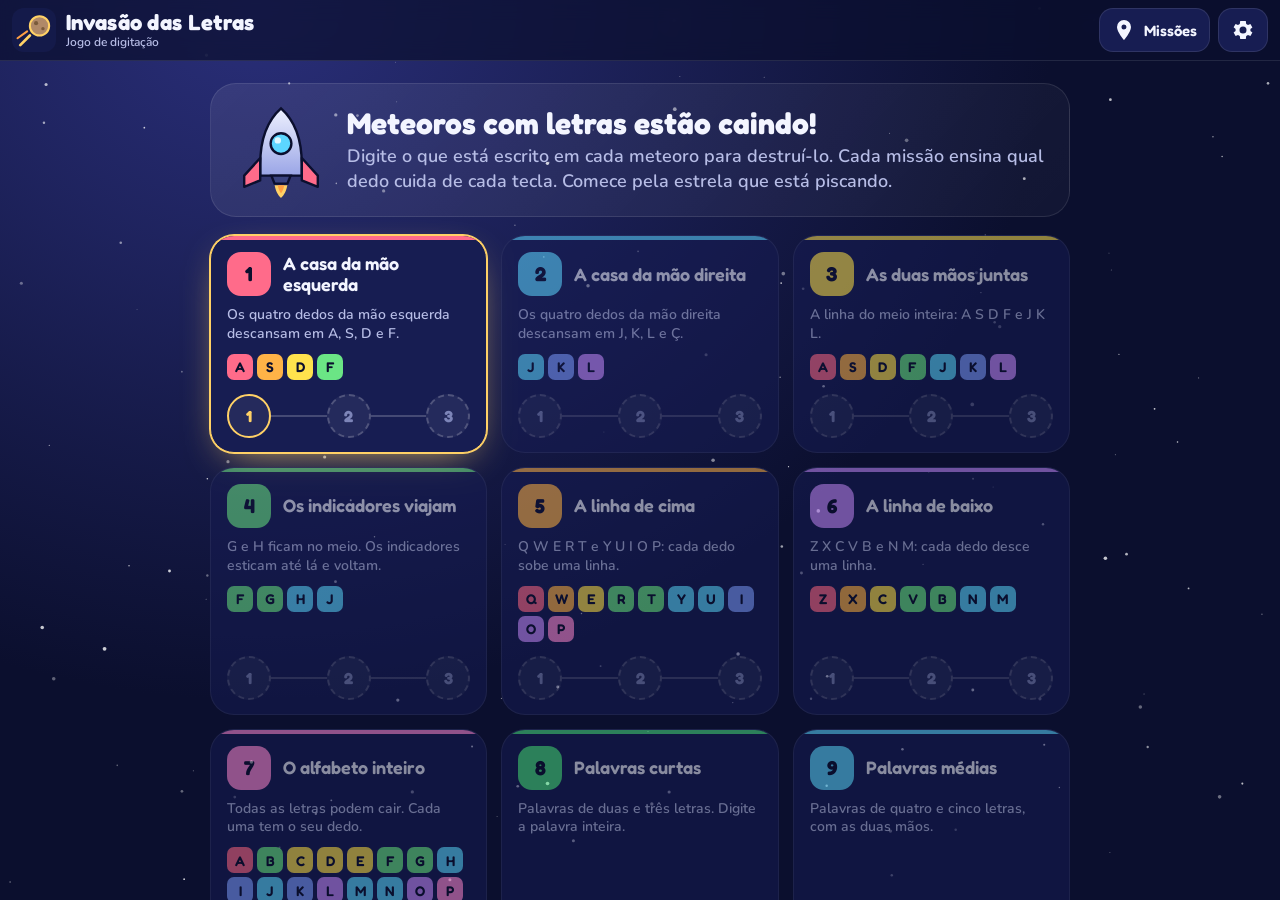
==== index.html @ 56423487 "Redesenha o jogo: 10 missões, dicas de dedos, alertas de postura e sem pontos - 30 fases em 10 missõ" ====
<!DOCTYPE html>
<html lang="pt-BR">
<head>
<meta charset="utf-8">
<meta name="viewport" content="width=device-width, initial-scale=1">
<meta name="color-scheme" content="dark">
<meta name="theme-color" content="#0B0F2E">
<title>Invasão das Letras</title>
<meta name="description" content="Jogo de digitação para crianças: destrua os meteoros digitando as letras e palavras, aprendendo a posição certa dos dedos no teclado.">
<link rel="icon" href="favicon.svg" type="image/svg+xml">
<link rel="preload" href="fontes/fredoka-700.woff2" as="font" type="font/woff2" crossorigin>
<link rel="preload" href="fontes/nunito-600.woff2" as="font" type="font/woff2" crossorigin>
<link rel="stylesheet" href="estilo.css">
</head>
<body>
<div class="espaco" aria-hidden="true"><canvas id="fundo"></canvas></div>

<header class="topo">
  <button class="marca" id="btInicio" aria-label="Ir para o mapa das missões"><span class="logo" aria-hidden="true"></span><span><b>Invasão das Letras</b><small>Jogo de digitação</small></span></button>
  <div class="topo-meio" id="topoMeio">
    <div class="chip" id="chipMissao"></div>
    <div class="passos" id="passos" aria-hidden="true"></div>
    <div class="restam" id="restam" aria-live="polite"></div>
  </div>
  <button class="bt-topo" id="btPausa" aria-label="Pausar"><span class="ic ic-pausa" aria-hidden="true"></span><span>Pausar</span></button>
  <button class="bt-topo" id="btMapa"><span class="ic ic-mapa" aria-hidden="true"></span><span>Missões</span></button>
  <button class="bt-topo" id="btAjustes" aria-label="Ajustes"><span class="ic ic-ajustes" aria-hidden="true"></span></button>
</header>

<main>
  <section class="tela" id="mapa"></section>
  <section class="tela oculto" id="ajustes"></section>
  <section class="oculto" id="jogo">
    <div class="palco"><canvas id="cv"></canvas><div class="aviso-dedo" id="avisoDedo" aria-live="polite"></div></div>
    <div class="teclado-caixa">
      <div class="teclado" id="teclado"></div>
      <div class="legenda" id="legenda"></div>
    </div>
  </section>
</main>

<div class="veu oculto" id="janela" role="dialog" aria-modal="true" aria-labelledby="janelaTit"></div>

<script src="jogo.js"></script>
</body>
</html>
---- estilo.css ----
/* ================= fontes (arquivos locais) ================= */
@font-face{font-family:"Fredoka";src:url(fontes/fredoka-600.woff2) format("woff2");font-weight:600;font-display:swap}
@font-face{font-family:"Fredoka";src:url(fontes/fredoka-700.woff2) format("woff2");font-weight:700;font-display:swap}
@font-face{font-family:"Nunito";src:url(fontes/nunito-600.woff2) format("woff2");font-weight:600;font-display:swap}
@font-face{font-family:"Nunito";src:url(fontes/nunito-800.woff2) format("woff2");font-weight:800;font-display:swap}

/* ================= cores ================= */
:root{
  color-scheme:dark;
  --ceu-1:#0B0F2E; --ceu-2:#141A4A; --ceu-3:#1E2666;
  --painel:#171D52; --painel-2:#1F2766; --borda:rgba(255,255,255,.1); --borda-2:rgba(255,255,255,.2);
  --texto:#F3F5FF; --texto-2:#B7BDE6; --texto-3:#7D85B8;
  --sol:#FFD166; --sol-escuro:#D9A93C; --laranja:#FF9F43; --verde:#4ADE80; --verde-escuro:#1E9E55; --azul:#5CD6FF; --rosa:#FF8AD8; --vermelho-suave:#FFB4B4;
  /* dedos: 0-3 mão esquerda (mindinho → indicador), 4-7 mão direita (indicador → mindinho) */
  --d0:#FF6B8A; --d1:#FFB347; --d2:#FFE24D; --d3:#6BE585; --d4:#5CD6FF; --d5:#7C9CFF; --d6:#C58BFF; --d7:#FF8AD8;
  --titulo:"Fredoka","Nunito",system-ui,sans-serif; --fonte:"Nunito",system-ui,sans-serif;
  --mola:cubic-bezier(.34,1.56,.64,1);
}
*{box-sizing:border-box;margin:0;padding:0}
html,body{height:100%}
body{font-family:var(--fonte);font-weight:600;color:var(--texto);background:var(--ceu-1);display:flex;flex-direction:column;overflow:hidden;
  -webkit-tap-highlight-color:transparent;user-select:none}
button{font:inherit;color:inherit;cursor:pointer;border:none;background:none}
button:focus-visible{outline:3px solid var(--sol);outline-offset:3px;border-radius:14px}
.oculto{display:none!important}
svg{display:block}

.espaco{position:fixed;inset:0;z-index:-1;background:radial-gradient(ellipse at 20% 0%,#2A2F7A 0%,var(--ceu-1) 55%),radial-gradient(ellipse at 90% 100%,#3A1F5E 0%,transparent 50%),var(--ceu-1)}
.espaco canvas{width:100%;height:100%;display:block}

/* ================= topo ================= */
.topo{display:flex;align-items:center;gap:8px;padding:8px 12px;background:rgba(11,15,46,.7);backdrop-filter:blur(10px);-webkit-backdrop-filter:blur(10px);
  border-bottom:1px solid var(--borda);flex-shrink:0;z-index:5}
.marca{display:flex;align-items:center;gap:10px;text-align:left;min-width:0;flex-shrink:1;border-radius:14px}
.marca>span:last-child{min-width:0;overflow:hidden}
.marca .logo{width:44px;height:44px;flex-shrink:0;background:url(favicon.svg) center/contain no-repeat;border-radius:12px}
.marca b{display:block;font-family:var(--titulo);font-weight:700;font-size:clamp(17px,3vw,22px);line-height:1.1;letter-spacing:.3px;white-space:nowrap;overflow:hidden;text-overflow:ellipsis}
.marca small{display:block;font-size:12px;color:var(--texto-2)}
.topo-meio{flex:1;display:flex;align-items:center;justify-content:center;gap:12px;min-width:0}
.chip{display:flex;align-items:center;gap:8px;background:var(--painel);border:1px solid var(--borda);border-radius:40px;padding:6px 14px;
  font-family:var(--titulo);font-weight:600;font-size:15px;white-space:nowrap;overflow:hidden;text-overflow:ellipsis}
.chip:empty{display:none}
.passos{display:flex;gap:6px;align-items:center}
.passos i{width:12px;height:12px;border-radius:50%;background:rgba(255,255,255,.15);display:block;transition:all .3s}
.passos i.f{background:var(--verde)}
.passos i.a{width:26px;border-radius:8px;background:var(--sol);box-shadow:0 0 12px var(--sol)}
.restam{display:flex;align-items:center;gap:8px;font-family:var(--titulo);font-size:15px;color:var(--texto-2);white-space:nowrap}
.restam b{color:var(--sol);font-size:18px}
.restam .barra{width:90px;height:8px;border-radius:8px;background:rgba(255,255,255,.12);overflow:hidden}
.restam .barra i{display:block;height:100%;background:linear-gradient(90deg,var(--azul),var(--verde));border-radius:8px;transition:width .4s}
.bt-topo{display:flex;align-items:center;gap:8px;height:44px;padding:0 12px;border-radius:14px;background:var(--painel);border:1px solid var(--borda);
  font-family:var(--titulo);font-weight:600;font-size:15px;transition:background .2s,transform .2s var(--mola)}
.bt-topo:hover{background:var(--painel-2);transform:translateY(-1px)}
.bt-topo .ic{width:24px;height:24px;flex-shrink:0;background:currentColor;-webkit-mask:center/contain no-repeat;mask:center/contain no-repeat}
.bt-topo .ic-pausa{-webkit-mask-image:url("data:image/svg+xml,%3Csvg xmlns='http://www.w3.org/2000/svg' viewBox='0 0 24 24'%3E%3Crect x='5' y='4' width='5' height='16' rx='2'/%3E%3Crect x='14' y='4' width='5' height='16' rx='2'/%3E%3C/svg%3E");mask-image:url("data:image/svg+xml,%3Csvg xmlns='http://www.w3.org/2000/svg' viewBox='0 0 24 24'%3E%3Crect x='5' y='4' width='5' height='16' rx='2'/%3E%3Crect x='14' y='4' width='5' height='16' rx='2'/%3E%3C/svg%3E")}
.bt-topo .ic-mapa{-webkit-mask-image:url("data:image/svg+xml,%3Csvg xmlns='http://www.w3.org/2000/svg' viewBox='0 0 24 24'%3E%3Cpath d='M12 2a7 7 0 0 0-7 7c0 5 7 13 7 13s7-8 7-13a7 7 0 0 0-7-7zm0 9.5A2.5 2.5 0 1 1 12 6.5a2.5 2.5 0 0 1 0 5z'/%3E%3C/svg%3E");mask-image:url("data:image/svg+xml,%3Csvg xmlns='http://www.w3.org/2000/svg' viewBox='0 0 24 24'%3E%3Cpath d='M12 2a7 7 0 0 0-7 7c0 5 7 13 7 13s7-8 7-13a7 7 0 0 0-7-7zm0 9.5A2.5 2.5 0 1 1 12 6.5a2.5 2.5 0 0 1 0 5z'/%3E%3C/svg%3E")}
.bt-topo .ic-ajustes{-webkit-mask-image:url("data:image/svg+xml,%3Csvg xmlns='http://www.w3.org/2000/svg' viewBox='0 0 24 24'%3E%3Cpath d='M19.4 13a7.6 7.6 0 0 0 0-2l2-1.6-2-3.4-2.4 1a7.7 7.7 0 0 0-1.8-1L14.8 3H9.2l-.4 2.9a7.7 7.7 0 0 0-1.8 1l-2.4-1-2 3.4L4.6 11a7.6 7.6 0 0 0 0 2l-2 1.6 2 3.4 2.4-1a7.7 7.7 0 0 0 1.8 1l.4 3h5.6l.4-3a7.7 7.7 0 0 0 1.8-1l2.4 1 2-3.4zM12 15.5a3.5 3.5 0 1 1 0-7 3.5 3.5 0 0 1 0 7z'/%3E%3C/svg%3E");mask-image:url("data:image/svg+xml,%3Csvg xmlns='http://www.w3.org/2000/svg' viewBox='0 0 24 24'%3E%3Cpath d='M19.4 13a7.6 7.6 0 0 0 0-2l2-1.6-2-3.4-2.4 1a7.7 7.7 0 0 0-1.8-1L14.8 3H9.2l-.4 2.9a7.7 7.7 0 0 0-1.8 1l-2.4-1-2 3.4L4.6 11a7.6 7.6 0 0 0 0 2l-2 1.6 2 3.4 2.4-1a7.7 7.7 0 0 0 1.8 1l.4 3h5.6l.4-3a7.7 7.7 0 0 0 1.8-1l2.4 1 2-3.4zM12 15.5a3.5 3.5 0 1 1 0-7 3.5 3.5 0 0 1 0 7z'/%3E%3C/svg%3E")}

main{flex:1;min-height:0;display:flex;flex-direction:column}
.tela{flex:1;overflow:auto;padding:22px 16px 40px;display:flex;flex-direction:column;align-items:center;gap:18px;animation:entra .45s var(--mola) backwards}
@keyframes entra{from{opacity:0;transform:translateY(14px)}to{opacity:1;transform:none}}

/* ================= mapa das missões ================= */
.intro{width:100%;max-width:860px;display:flex;align-items:center;gap:18px;background:linear-gradient(135deg,rgba(255,255,255,.08),rgba(255,255,255,.03));
  border:1px solid var(--borda);border-radius:26px;padding:18px 22px}
.intro .nave{width:96px;height:96px;flex-shrink:0}
.intro h1{font-family:var(--titulo);font-weight:700;font-size:clamp(22px,4vw,30px);line-height:1.15}
.intro p{color:var(--texto-2);font-size:clamp(15px,2.6vw,18px);margin-top:4px;line-height:1.4}
.missoes{width:100%;max-width:860px;display:grid;grid-template-columns:repeat(auto-fill,minmax(260px,1fr));gap:14px}
.missao{position:relative;background:var(--painel);border:1px solid var(--borda);border-radius:24px;padding:16px 16px 14px;display:flex;flex-direction:column;gap:10px;
  transition:transform .25s var(--mola),border-color .2s;animation:entra .5s var(--mola) backwards;overflow:hidden}
.missao::before{content:"";position:absolute;inset:0 0 auto 0;height:4px;background:var(--cor)}
.missao.atual{border-color:var(--sol);box-shadow:0 0 0 1px var(--sol),0 12px 40px -18px var(--sol)}
.missao.fechada{opacity:.55}
.missao-topo{display:flex;align-items:center;gap:12px}
.missao-num{width:44px;height:44px;border-radius:14px;background:var(--cor);color:#0B0F2E;font-family:var(--titulo);font-weight:700;font-size:20px;display:flex;align-items:center;justify-content:center;flex-shrink:0}
.missao h2{font-family:var(--titulo);font-weight:600;font-size:18px;line-height:1.15}
.missao p{font-size:14px;color:var(--texto-2);line-height:1.35}
.missao .teclas{display:flex;gap:4px;flex-wrap:wrap}
.missao .teclas i{width:26px;height:26px;border-radius:7px;display:flex;align-items:center;justify-content:center;font-style:normal;font-family:var(--titulo);font-size:14px;text-transform:uppercase;color:#0B0F2E;background:var(--kc,#ccc)}
.constel{display:flex;align-items:center;gap:0;margin-top:auto;padding-top:4px}
.estrela{width:44px;height:44px;border-radius:50%;display:flex;align-items:center;justify-content:center;background:rgba(255,255,255,.06);border:2px dashed var(--borda-2);
  font-family:var(--titulo);font-weight:700;font-size:16px;color:var(--texto-3);transition:transform .2s var(--mola);position:relative}
.estrela svg{width:24px;height:24px}
.estrela.feita{background:radial-gradient(circle,#FFE79A 0,var(--sol) 70%);border:none;color:#0B0F2E;box-shadow:0 0 16px rgba(255,209,102,.6)}
.estrela.proxima{border:2px solid var(--sol);color:var(--sol);animation:pulsa 1.8s ease-in-out infinite}
.estrela.aberta{border-style:solid;color:var(--texto)}
.estrela.trancada{cursor:not-allowed}
.estrela:not(.trancada):hover{transform:scale(1.1)}
.fio{flex:1;height:2px;background:var(--borda-2);min-width:10px}
.fio.feito{background:var(--sol);box-shadow:0 0 8px var(--sol)}
@keyframes pulsa{0%,100%{box-shadow:0 0 0 0 rgba(255,209,102,.5)}50%{box-shadow:0 0 0 10px rgba(255,209,102,0)}}
.selo-ok{margin-left:auto;font-family:var(--titulo);font-size:13px;color:var(--verde);display:flex;align-items:center;gap:4px}
.selo-ok svg{width:18px;height:18px}

/* ================= jogo ================= */
#jogo{flex:1;min-height:0;display:flex;flex-direction:column}
.palco{position:relative;flex:1;min-height:200px}
#cv{display:block;width:100%;height:100%}
.aviso-dedo{position:absolute;left:50%;bottom:14px;transform:translateX(-50%);display:flex;align-items:center;gap:10px;padding:8px 16px 8px 10px;border-radius:40px;
  background:rgba(11,15,46,.85);border:1px solid var(--borda-2);font-family:var(--titulo);font-size:16px;white-space:nowrap;opacity:0;transition:opacity .25s;pointer-events:none;max-width:calc(100% - 24px)}
.aviso-dedo.ver{opacity:1}
.aviso-dedo .bola{width:26px;height:26px;border-radius:50%;flex-shrink:0;border:3px solid rgba(255,255,255,.7)}
.teclado-caixa{flex-shrink:0;background:rgba(11,15,46,.8);border-top:1px solid var(--borda);padding:10px 8px 8px;display:flex;flex-direction:column;align-items:center;gap:8px}
.teclado{display:flex;flex-direction:column;align-items:center;gap:5px}
.linha{display:flex;gap:5px}
.linha:nth-child(2){padding-left:14px}
.linha:nth-child(3){padding-left:42px}
.tecla{--k:#999;width:clamp(30px,4.6vw,50px);height:clamp(34px,4.6vw,46px);border-radius:9px;background:var(--painel-2);border:2px solid transparent;position:relative;
  display:flex;align-items:center;justify-content:center;font-family:var(--titulo);font-weight:600;font-size:clamp(15px,2.2vw,21px);text-transform:uppercase;
  box-shadow:inset 0 -3px 0 rgba(0,0,0,.35);transition:transform .12s,background .15s,border-color .15s}
.tecla::before{content:"";position:absolute;top:4px;right:4px;width:8px;height:8px;border-radius:50%;background:var(--k)}
.tecla.casa::after{content:"";position:absolute;bottom:5px;width:14px;height:3px;border-radius:2px;background:rgba(255,255,255,.8)}
.tecla.prox{background:var(--k);color:#0B0F2E;border-color:#fff;transform:translateY(-4px) scale(1.1);box-shadow:0 0 18px var(--k),inset 0 -3px 0 rgba(0,0,0,.25);z-index:1}
.tecla.prox::before{background:#0B0F2E}
.tecla.ops{animation:ops .35s ease}
.tecla.apertou{transform:translateY(2px);box-shadow:inset 0 0 0 rgba(0,0,0,0)}
.tecla.foco{border-color:var(--k)}
@keyframes ops{0%,100%{background:var(--painel-2)}50%{background:#6B3A5E;transform:translateX(-3px)}}
.legenda{display:flex;flex-wrap:wrap;justify-content:center;gap:6px 14px;font-size:13px;color:var(--texto-2)}
.legenda span{display:flex;align-items:center;gap:5px}
.legenda b{width:12px;height:12px;border-radius:50%;display:inline-block}
.legenda .sep{width:1px;height:14px;background:var(--borda-2)}

/* ================= janelas (missão, alerta, pausa, prêmio) ================= */
.veu{position:fixed;inset:0;z-index:50;display:flex;align-items:center;justify-content:center;padding:14px;overflow:auto;background:rgba(5,7,25,.72);
  backdrop-filter:blur(6px);-webkit-backdrop-filter:blur(6px);animation:veu .25s ease}
@keyframes veu{from{opacity:0}to{opacity:1}}
.cartao{margin:auto;width:100%;max-width:640px;background:linear-gradient(180deg,var(--painel-2),var(--painel));border:1px solid var(--borda-2);border-radius:30px;
  padding:26px 26px 22px;display:flex;flex-direction:column;align-items:center;gap:14px;text-align:center;box-shadow:0 30px 80px -30px #000;animation:sobe .5s var(--mola) backwards;position:relative;overflow:hidden}
.cartao::before{content:"";position:absolute;inset:0 0 auto 0;height:5px;background:var(--cor,var(--sol))}
.cartao.alerta::before{background:var(--laranja)}
.cartao.firme::before{background:var(--d0)}
@keyframes sobe{from{opacity:0;transform:translateY(30px) scale(.95)}to{opacity:1;transform:none}}
.cartao .rotulo{font-family:var(--titulo);font-size:14px;letter-spacing:1.5px;text-transform:uppercase;color:var(--texto-2)}
.cartao h2{font-family:var(--titulo);font-weight:700;font-size:clamp(24px,5vw,34px);line-height:1.15}
.cartao p{font-size:clamp(16px,2.8vw,19px);line-height:1.5;color:var(--texto-2);max-width:540px}
.cartao p b{color:var(--texto)}
.dica{width:100%;display:flex;gap:14px;align-items:center;background:rgba(255,255,255,.06);border:1px solid var(--borda);border-radius:20px;padding:12px 14px;text-align:left}
.dica .maos{width:150px;flex-shrink:0}
.dica .txt{font-size:clamp(15px,2.6vw,18px);line-height:1.45}
.dica .txt b{color:var(--sol)}
.dica .txt .dedo{display:inline-flex;align-items:center;gap:6px;background:rgba(255,255,255,.08);border-radius:20px;padding:2px 10px 2px 4px;font-family:var(--titulo);font-weight:600;white-space:nowrap}
.dica .txt .dedo i{width:16px;height:16px;border-radius:50%;display:inline-block}
.lista{width:100%;text-align:left;display:flex;flex-direction:column;gap:8px}
.lista li{list-style:none;display:flex;gap:10px;align-items:flex-start;font-size:17px;line-height:1.4;background:rgba(255,255,255,.05);border-radius:14px;padding:10px 12px}
.lista li .n{width:26px;height:26px;border-radius:50%;background:var(--sol);color:#0B0F2E;font-family:var(--titulo);font-weight:700;display:flex;align-items:center;justify-content:center;flex-shrink:0}
.teclas-grandes{display:flex;gap:6px;flex-wrap:wrap;justify-content:center}
.teclas-grandes i{width:42px;height:42px;border-radius:10px;display:flex;align-items:center;justify-content:center;font-style:normal;font-family:var(--titulo);font-weight:700;font-size:20px;text-transform:uppercase;color:#0B0F2E;background:var(--kc)}
.linha-bts{display:flex;gap:10px;flex-wrap:wrap;justify-content:center;margin-top:4px}
.bt-principal{display:flex;align-items:center;gap:10px;height:60px;padding:0 28px;border-radius:18px;background:linear-gradient(180deg,#5BEA8E,var(--verde-escuro));color:#062A14;
  font-family:var(--titulo);font-weight:700;font-size:21px;box-shadow:0 6px 0 #146B3A,0 14px 30px -12px var(--verde);transition:transform .2s var(--mola)}
.bt-principal:hover{transform:translateY(-2px)}
.bt-principal:active{transform:translateY(4px);box-shadow:0 2px 0 #146B3A}
.bt-principal.sol{background:linear-gradient(180deg,#FFE08A,var(--sol-escuro));color:#3A2A00;box-shadow:0 6px 0 #9E7A20,0 14px 30px -12px var(--sol)}
.bt-principal.sol:active{box-shadow:0 2px 0 #9E7A20}
.bt-leve{height:50px;padding:0 18px;border-radius:16px;background:rgba(255,255,255,.08);border:1px solid var(--borda-2);font-family:var(--titulo);font-weight:600;font-size:16px}
.bt-leve:hover{background:rgba(255,255,255,.14)}
.atalho{font-size:13px;color:var(--texto-3)}
.atalho kbd{font-family:var(--titulo);background:rgba(255,255,255,.1);border-radius:6px;padding:1px 7px;border:1px solid var(--borda-2)}
.pagina{font-size:13px;color:var(--texto-3);font-family:var(--titulo)}
.medalha{width:120px;height:120px;border-radius:50%;background:radial-gradient(circle at 50% 35%,#FFF1BF 0,var(--sol) 60%,var(--sol-escuro) 100%);display:flex;align-items:center;justify-content:center;
  box-shadow:0 0 0 6px rgba(255,209,102,.25),0 0 40px rgba(255,209,102,.5);animation:gira .9s var(--mola)}
.medalha svg{width:64px;height:64px}
@keyframes gira{from{transform:rotateY(180deg) scale(.4);opacity:0}to{transform:none;opacity:1}}
.maos-grande{width:min(100%,360px)}

/* ================= ajustes ================= */
.titulo-tela{font-family:var(--titulo);font-weight:700;font-size:clamp(24px,4.4vw,32px)}
.texto-tela{color:var(--texto-2);font-size:17px;text-align:center;max-width:600px}
.ajustes{width:100%;max-width:600px;display:flex;flex-direction:column;gap:10px}
.ajuste{display:flex;align-items:center;gap:14px;background:var(--painel);border:1px solid var(--borda);border-radius:20px;padding:14px 16px;text-align:left;font-size:17px;font-weight:800}
.ajuste .txt{flex:1}
.ajuste small{display:block;font-size:14px;font-weight:600;color:var(--texto-2);margin-top:2px}
.chave{width:60px;height:34px;border-radius:40px;background:rgba(255,255,255,.15);position:relative;flex-shrink:0;transition:background .25s}
.chave::after{content:"";position:absolute;top:4px;left:4px;width:26px;height:26px;border-radius:50%;background:#fff;transition:left .3s var(--mola)}
.ajuste[aria-checked="true"] .chave{background:var(--verde)}
.ajuste[aria-checked="true"] .chave::after{left:30px}
.ajuste.perigo{color:var(--vermelho-suave)}

body.sem-animacao *,body.sem-animacao *::before,body.sem-animacao *::after{animation:none!important;transition:none!important}

@media (max-width:720px){
  .bt-topo span:not(.ic){display:none}
  .marca small{display:none}
  .restam .barra,.restam>span:first-child{display:none}
  .marca .logo{width:36px;height:36px}
  .bt-topo{padding:0 10px;height:40px}
  .chip{display:none!important}
  .dica{flex-direction:column;text-align:center}
  .dica .maos{width:200px}
  .linha:nth-child(2){padding-left:8px}
  .linha:nth-child(3){padding-left:24px}
  .legenda{font-size:12px;gap:4px 10px}
}
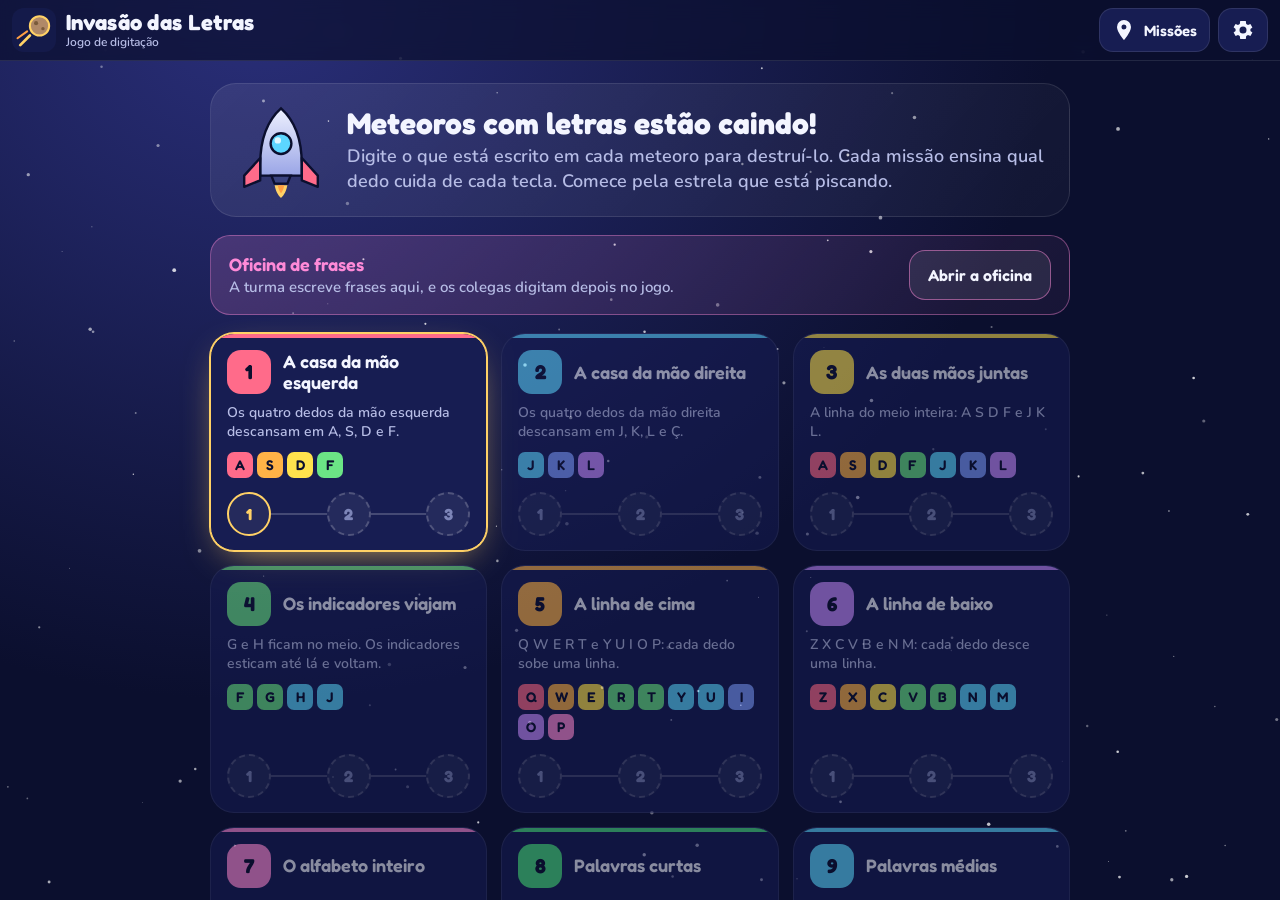
==== commit fef5b272: "Oficina de frases: a turma escreve frases para os colegas digitarem - Tela Oficina de frases: nome o" ====
--- a/index.html
+++ b/index.html
@@ -30,6 +30,7 @@
 <main>
   <section class="tela" id="mapa"></section>
   <section class="tela oculto" id="ajustes"></section>
+  <section class="tela oculto" id="oficina"></section>
   <section class="oculto" id="jogo">
     <div class="palco"><canvas id="cv"></canvas><div class="aviso-dedo" id="avisoDedo" aria-live="polite"></div></div>
     <div class="teclado-caixa">
--- a/estilo.css
+++ b/estilo.css
@@ -106,10 +106,12 @@
 .linha{display:flex;gap:5px}
 .linha:nth-child(2){padding-left:14px}
 .linha:nth-child(3){padding-left:42px}
-.tecla{--k:#999;width:clamp(30px,4.6vw,50px);height:clamp(34px,4.6vw,46px);border-radius:9px;background:var(--painel-2);border:2px solid transparent;position:relative;
+.tecla{--k:#999;cursor:default;pointer-events:none;width:clamp(30px,4.6vw,50px);height:clamp(34px,4.6vw,46px);border-radius:9px;background:var(--painel-2);border:2px solid transparent;position:relative;
   display:flex;align-items:center;justify-content:center;font-family:var(--titulo);font-weight:600;font-size:clamp(15px,2.2vw,21px);text-transform:uppercase;
   box-shadow:inset 0 -3px 0 rgba(0,0,0,.35);transition:transform .12s,background .15s,border-color .15s}
 .tecla::before{content:"";position:absolute;top:4px;right:4px;width:8px;height:8px;border-radius:50%;background:var(--k)}
+.tecla.espaco{width:clamp(180px,30vw,320px);font-size:14px;letter-spacing:1px;text-transform:none;color:var(--texto-2)}
+.tecla.espaco.prox{color:#0B0F2E}
 .tecla.casa::after{content:"";position:absolute;bottom:5px;width:14px;height:3px;border-radius:2px;background:rgba(255,255,255,.8)}
 .tecla.prox{background:var(--k);color:#0B0F2E;border-color:#fff;transform:translateY(-4px) scale(1.1);box-shadow:0 0 18px var(--k),inset 0 -3px 0 rgba(0,0,0,.25);z-index:1}
 .tecla.prox::before{background:#0B0F2E}
@@ -193,3 +195,43 @@
   .linha:nth-child(3){padding-left:24px}
   .legenda{font-size:12px;gap:4px 10px}
 }
+
+/* ================= oficina de frases ================= */
+.oficina-chamada{width:100%;max-width:860px;display:flex;align-items:center;gap:14px;background:linear-gradient(135deg,rgba(255,138,216,.18),rgba(255,138,216,.05));border:1px solid rgba(255,138,216,.4);border-radius:20px;padding:14px 18px}
+.oficina-chamada .of-txt{flex:1;display:flex;flex-direction:column;gap:2px}
+.oficina-chamada b{font-family:var(--titulo);font-weight:600;font-size:18px;color:var(--rosa)}
+.oficina-chamada span{color:var(--texto-2);font-size:15px;line-height:1.35}
+.oficina-chamada .of-bt{border-color:rgba(255,138,216,.5);white-space:nowrap}
+.missao.turma{border-color:rgba(255,138,216,.5)}
+.missao.turma .missao-num svg{width:26px;height:26px}
+.of-intro{max-width:760px}
+.of-form{width:100%;max-width:760px;background:var(--painel);border:1px solid var(--borda);border-radius:24px;padding:18px 20px;display:flex;flex-direction:column;gap:12px}
+.of-campo{display:flex;flex-direction:column;gap:6px;font-size:14px;color:var(--texto-2);font-weight:800}
+.of-campo input{font:inherit;font-family:var(--titulo);font-weight:600;font-size:22px;color:var(--texto);background:rgba(255,255,255,.06);border:2px solid var(--borda-2);border-radius:14px;padding:10px 14px;width:100%}
+.of-campo.grande input{font-size:clamp(22px,4vw,30px);letter-spacing:1px}
+.of-campo input:focus{outline:none;border-color:var(--rosa);box-shadow:0 0 0 4px rgba(255,138,216,.2)}
+.of-previa{display:flex;flex-direction:column;gap:2px;background:rgba(11,15,46,.5);border-radius:14px;padding:10px 14px;border:1px dashed var(--borda-2)}
+.of-previa span{font-size:13px;color:var(--texto-3);font-weight:800}
+.of-previa b{font-family:var(--titulo);font-weight:700;font-size:clamp(20px,3.6vw,26px);color:var(--sol);letter-spacing:1px;min-height:30px}
+.of-previa.erro{border-color:var(--laranja)} .of-previa.erro span{color:var(--laranja)}
+.linha-bts.esq{justify-content:flex-start}
+.of-aviso{width:100%;max-width:760px;background:rgba(74,222,128,.14);border:1px solid rgba(74,222,128,.5);border-radius:16px;padding:12px 16px;font-size:17px;font-weight:800;text-align:center;animation:surge .4s var(--mola)}
+.of-lista-topo{width:100%;max-width:760px;display:flex;align-items:center;justify-content:space-between;gap:10px;flex-wrap:wrap;margin-top:8px}
+.of-lista{width:100%;max-width:760px;list-style:none;display:grid;grid-template-columns:repeat(auto-fill,minmax(230px,1fr));gap:10px}
+.of-lista li{display:flex;align-items:center;gap:10px;background:var(--painel);border:1px solid var(--borda);border-radius:16px;padding:10px 12px;animation:surge .35s var(--mola) backwards}
+.of-met{width:34px;height:34px;border-radius:50%;background:radial-gradient(circle at 35% 35%,#B08968,#5C3D22);display:flex;align-items:center;justify-content:center;flex-shrink:0}
+.of-met svg{width:16px;height:16px;opacity:.6}
+.of-txt2{flex:1;min-width:0}
+.of-txt2 b{display:block;font-family:var(--titulo);font-weight:600;font-size:16px;letter-spacing:.5px;line-height:1.2}
+.of-txt2 small{color:var(--rosa);font-size:13px;font-weight:800}
+.of-x{font-family:var(--titulo);font-size:13px;color:var(--vermelho-suave);background:rgba(255,180,180,.1);border:1px solid rgba(255,180,180,.35);border-radius:10px;padding:6px 10px}
+.of-prof{width:100%;max-width:760px;background:var(--painel);border:1px solid rgba(255,209,102,.4);border-radius:24px;padding:18px 20px;display:flex;flex-direction:column;gap:12px;align-items:flex-start}
+.of-prof .texto-tela{text-align:left;max-width:none}
+.of-prof .of-campo{width:100%;max-width:360px}
+.of-prof .of-campo input{font-size:18px}
+.of-codigo{width:100%;display:flex;flex-direction:column;gap:6px;font-size:14px;color:var(--texto-2);font-weight:800}
+.of-codigo textarea{font:600 13px/1.4 ui-monospace,Menlo,Consolas,monospace;color:var(--texto);background:rgba(11,15,46,.6);border:2px solid var(--borda-2);border-radius:12px;padding:8px 10px;width:100%;word-break:break-all;resize:vertical}
+.of-codigo textarea:focus{outline:none;border-color:var(--sol)}
+.of-arq{display:flex;align-items:center;cursor:pointer}
+.of-msg{min-height:20px;color:var(--verde);font-weight:800;font-size:15px}
+@keyframes surge{from{opacity:0;transform:translateY(10px)}to{opacity:1;transform:none}}
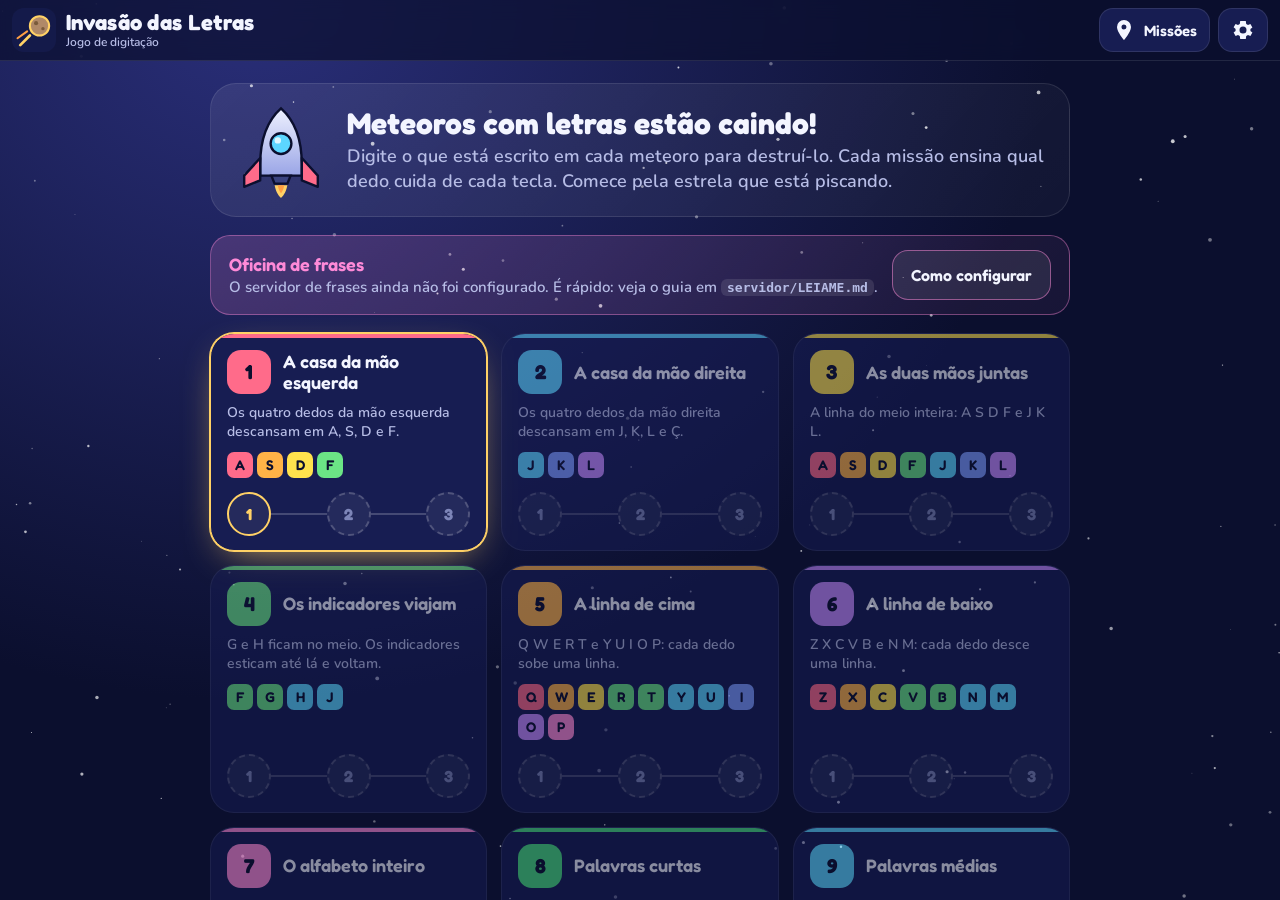
==== commit 59acf2df: "Oficina de frases com servidor: salas, Apps Script e Cloudflare Worker - As frases vão para um servi" ====
--- a/index.html
+++ b/index.html
@@ -42,6 +42,7 @@
 
 <div class="veu oculto" id="janela" role="dialog" aria-modal="true" aria-labelledby="janelaTit"></div>
 
+<script src="servidor.js"></script>
 <script src="jogo.js"></script>
 </body>
 </html>
--- a/estilo.css
+++ b/estilo.css
@@ -235,3 +235,18 @@
 .of-arq{display:flex;align-items:center;cursor:pointer}
 .of-msg{min-height:20px;color:var(--verde);font-weight:800;font-size:15px}
 @keyframes surge{from{opacity:0;transform:translateY(10px)}to{opacity:1;transform:none}}
+
+/* oficina: sala e servidor */
+.of-sala{display:flex;gap:8px;align-items:center;flex-wrap:wrap}
+.of-sala input,.of-salabar input{font:inherit;font-family:var(--titulo);font-weight:600;font-size:18px;color:var(--texto);background:rgba(255,255,255,.08);border:2px solid var(--borda-2);border-radius:14px;padding:8px 12px;width:180px;text-transform:uppercase;letter-spacing:1px}
+.of-sala input:focus{outline:none;border-color:var(--rosa)}
+.of-bts{display:flex;gap:8px;flex-wrap:wrap;justify-content:flex-end}
+.bt-leve.pequeno{height:40px;padding:0 12px;font-size:14px}
+.oficina-chamada .of-txt code{font-family:ui-monospace,Menlo,Consolas,monospace;background:rgba(255,255,255,.1);padding:1px 6px;border-radius:6px;font-size:13px}
+.of-salabar{width:100%;max-width:760px;display:flex;align-items:center;gap:8px;flex-wrap:wrap;background:rgba(255,138,216,.1);border:1px solid rgba(255,138,216,.4);border-radius:16px;padding:8px 8px 8px 16px;font-size:16px}
+.of-salabar span{flex:1;min-width:120px} .of-salabar b{font-family:var(--titulo);font-weight:700;font-size:20px;color:var(--rosa);letter-spacing:1px}
+.of-aviso.erro{background:rgba(255,159,67,.14);border-color:rgba(255,159,67,.55)}
+.of-aviso.flutua{position:fixed;left:50%;bottom:24px;transform:translateX(-50%);z-index:60;width:auto;max-width:min(92vw,560px)}
+.of-form.enviando{opacity:.7}
+.of-form .bt-principal:disabled{opacity:.7;cursor:wait;transform:none}
+@media (max-width:720px){.of-bts{justify-content:flex-start}.oficina-chamada{flex-wrap:wrap}}
